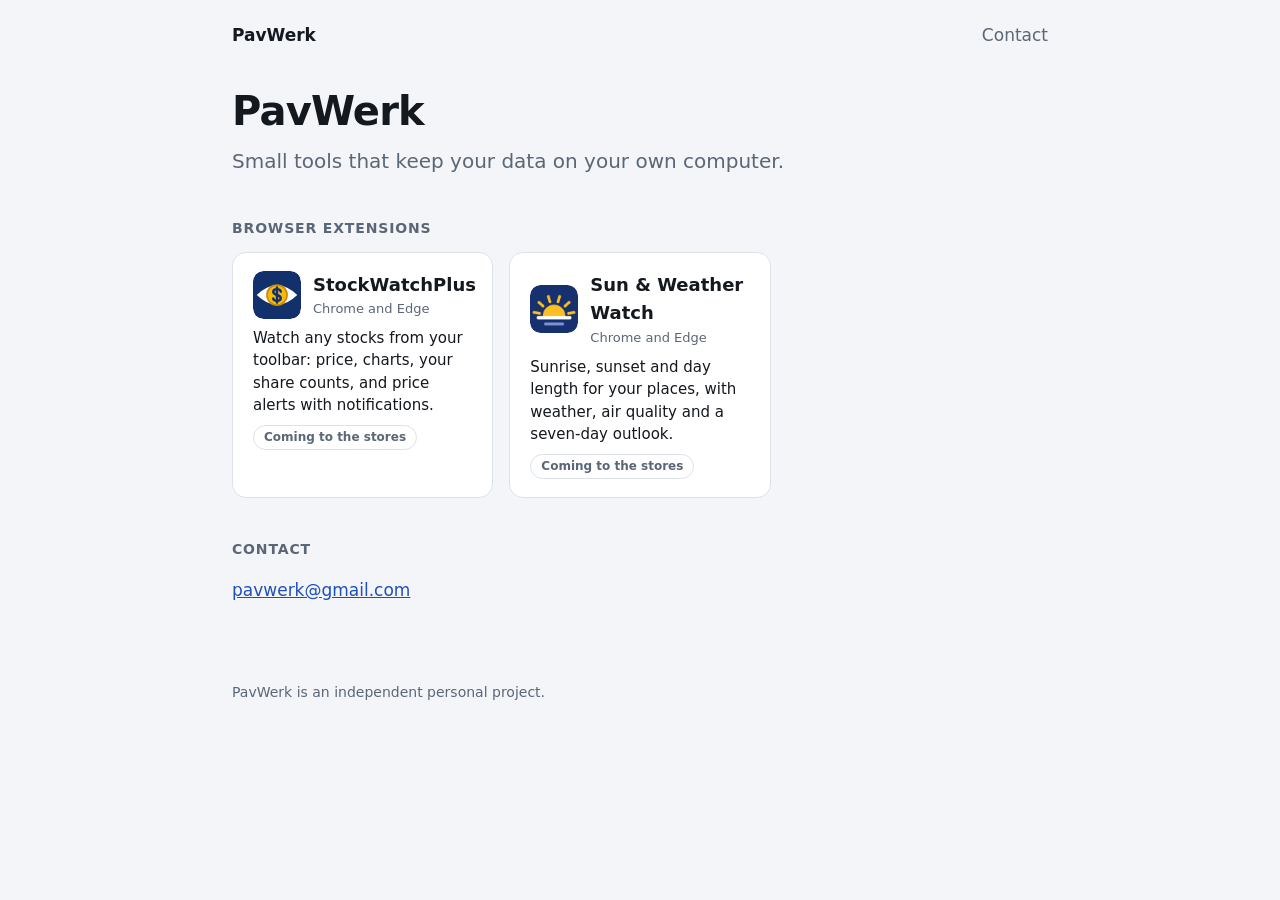
==== index.html @ 6667b53b "Add files via upload" ====
<!DOCTYPE html>
<html lang="en">
<head>
  <meta charset="utf-8">
  <meta name="viewport" content="width=device-width, initial-scale=1">
  <title>PavWerk</title>
  <meta name="description" content="PavWerk makes small tools that keep your data on your own computer.">
  <link rel="stylesheet" href="style.css">
  <link rel="icon" href="stockwatchplus/img/icon.svg">
</head>
<body>
  <header class="site"><a href="./">PavWerk</a><nav><a href="mailto:pavwerk@gmail.com">Contact</a></nav></header>
  <main>
    <h1>PavWerk</h1>
    <p class="intro">Small tools that keep your data on your own computer.</p>

    <!-- ============ BROWSER EXTENSIONS ============ -->
    <h2 class="section-title">Browser extensions</h2>
    <div class="grid">

      <a class="item" href="stockwatchplus/">
        <div class="item-head">
          <img src="stockwatchplus/img/icon.svg" alt="">
          <div><h3>StockWatchPlus</h3><p class="for">Chrome and Edge</p></div>
        </div>
        <p>Watch any stocks from your toolbar: price, charts, your share counts, and price alerts with notifications.</p>
        <span class="pill">Coming to the stores</span>
      </a>

      <a class="item" href="sunweatherwatch/">
        <div class="item-head">
          <img src="sunweatherwatch/img/icon.png" alt="">
          <div><h3>Sun &amp; Weather Watch</h3><p class="for">Chrome and Edge</p></div>
        </div>
        <p>Sunrise, sunset and day length for your places, with weather, air quality and a seven-day outlook.</p>
        <span class="pill">Coming to the stores</span>
      </a>

      <!-- TO ADD ANOTHER EXTENSION: copy the block below, remove the comment
           marks around it, and change the folder name, title and text.
           Use class="pill live" and the text "Available" once it is published.

      <a class="item" href="new-project/">
        <div class="item-head">
          <img src="new-project/img/icon.svg" alt="">
          <div><h3>Project name</h3><p class="for">Chrome and Edge</p></div>
        </div>
        <p>One or two sentences on what it does.</p>
        <span class="pill">Coming soon</span>
      </a>
      -->

    </div>

    <!-- TO ADD A NEW SECTION (for example apps, guides or writing): copy the
         two lines below, remove the comment marks, rename the section, and
         put item blocks like the one above inside the grid.

    <h2 class="section-title">Section name</h2>
    <div class="grid">
    </div>
    -->

    <h2 class="section-title">Contact</h2>
    <p><a href="mailto:pavwerk@gmail.com">pavwerk@gmail.com</a></p>
  </main>
  <footer>PavWerk is an independent personal project.</footer>
</body>
</html>
---- style.css ----
:root { color-scheme: light dark; --bg: #f3f5f8; --card: #fff; --text: #14181f; --muted: #5b6676; --line: #dde2ea; --accent: #1f4fbf; }
@media (prefers-color-scheme: dark) { :root { --bg: #111418; --card: #1a1f26; --text: #e9edf2; --muted: #9ba7b6; --line: #2b323c; --accent: #8fb0ff; } }
* { box-sizing: border-box; }
body { margin: 0; background: var(--bg); color: var(--text); font: 17px/1.6 system-ui, -apple-system, "Segoe UI", Roboto, sans-serif; }
main { max-width: 860px; margin: 0 auto; padding: 40px 22px 60px; }
header.site { max-width: 860px; margin: 0 auto; padding: 22px 22px 0; display: flex; justify-content: space-between; align-items: center; font-weight: 700; }
header.site a { color: var(--text); text-decoration: none; }
header.site nav a { font-weight: 500; color: var(--muted); margin-left: 18px; }
a { color: var(--accent); }
h1 { font-size: 40px; line-height: 1.1; letter-spacing: -0.02em; margin: 0 0 12px; }
h2 { font-size: 22px; margin: 36px 0 8px; }
.lead { font-size: 20px; color: var(--muted); margin: 0 0 24px; }
.hero { display: flex; align-items: center; gap: 18px; margin-bottom: 8px; }
.hero img { width: 76px; height: 76px; border-radius: 22%; }
.card { background: var(--card); border: 1px solid var(--line); border-radius: 14px; padding: 20px 22px; margin: 18px 0; }
.shots img { width: 100%; border-radius: 12px; border: 1px solid var(--line); margin: 10px 0; display: block; }
ul { padding-left: 22px; } li { margin: 6px 0; }
.small, footer { color: var(--muted); font-size: 14px; }
footer { max-width: 860px; margin: 0 auto; padding: 0 22px 40px; }
.status { display: inline-block; background: var(--card); border: 1px solid var(--line); border-radius: 999px; padding: 6px 14px; font-size: 15px; }

/* ---- home page catalog ---- */
.intro { font-size: 20px; color: var(--muted); margin: 0 0 8px; max-width: 640px; }
.section-title { font-size: 14px; font-weight: 700; letter-spacing: 0.06em; text-transform: uppercase; color: var(--muted); margin: 40px 0 4px; }
.grid { display: grid; grid-template-columns: repeat(auto-fill, minmax(260px, 1fr)); gap: 16px; margin-top: 12px; }
.item { background: var(--card); border: 1px solid var(--line); border-radius: 14px; padding: 18px 20px; display: flex; flex-direction: column; gap: 8px; color: var(--text); text-decoration: none; }
a.item:hover { border-color: var(--accent); }
.item-head { display: flex; align-items: center; gap: 12px; }
.item-head img { width: 48px; height: 48px; border-radius: 22%; flex: none; }
.item h3 { font-size: 18px; margin: 0; }
.item .for { color: var(--muted); font-size: 13px; margin: 0; }
.item p { margin: 0; font-size: 15px; line-height: 1.5; }
.pill { align-self: flex-start; font-size: 12px; font-weight: 600; border: 1px solid var(--line); border-radius: 999px; padding: 2px 10px; color: var(--muted); }
.pill.live { border-color: #1a7f37; color: #1a7f37; }
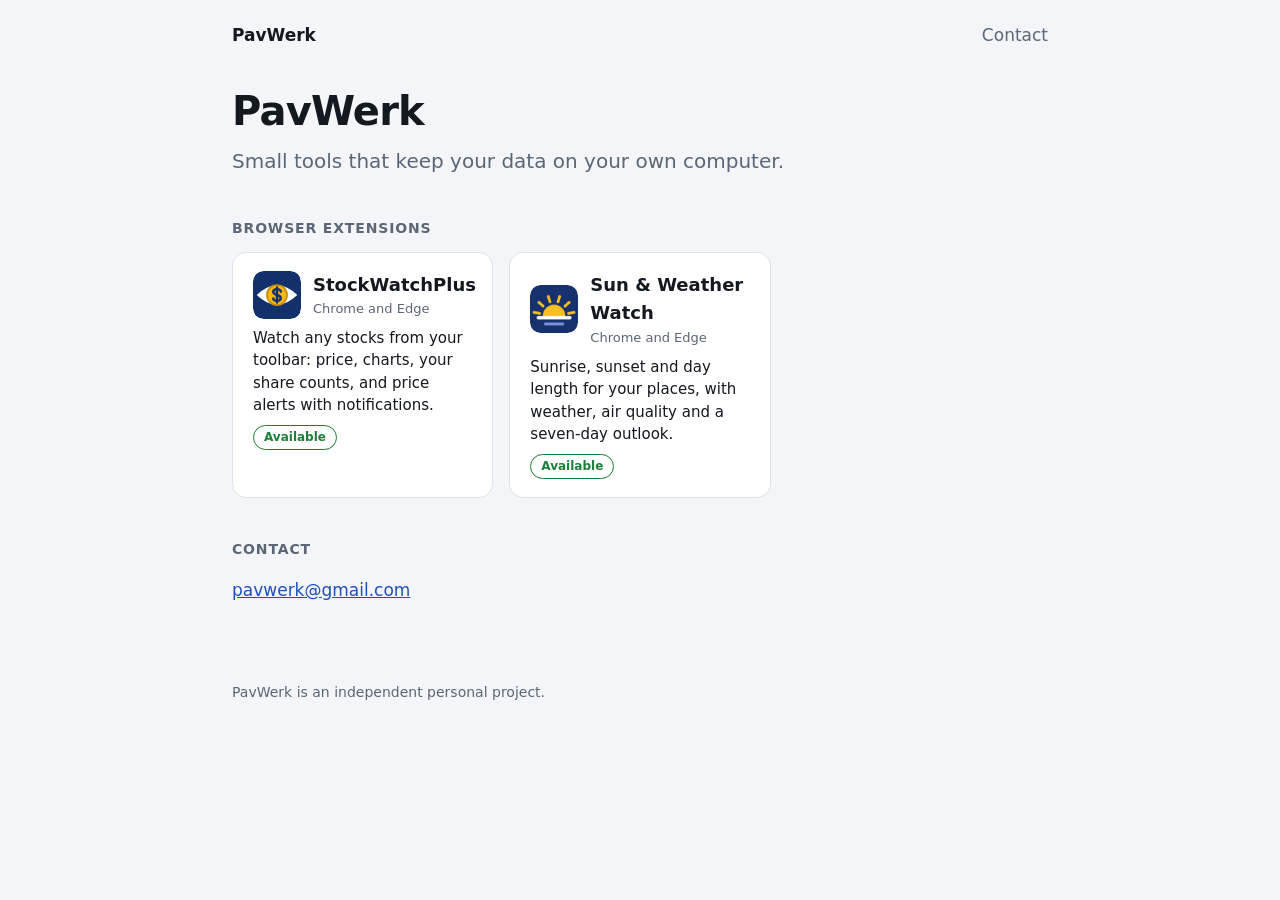
==== commit b88836fe: "Add store links now that both extensions are published - Home page: both cards now say "Available". " ====
--- a/index.html
+++ b/index.html
@@ -24,7 +24,7 @@
           <div><h3>StockWatchPlus</h3><p class="for">Chrome and Edge</p></div>
         </div>
         <p>Watch any stocks from your toolbar: price, charts, your share counts, and price alerts with notifications.</p>
-        <span class="pill">Coming to the stores</span>
+        <span class="pill live">Available</span>
       </a>
 
       <a class="item" href="sunweatherwatch/">
@@ -33,7 +33,7 @@
           <div><h3>Sun &amp; Weather Watch</h3><p class="for">Chrome and Edge</p></div>
         </div>
         <p>Sunrise, sunset and day length for your places, with weather, air quality and a seven-day outlook.</p>
-        <span class="pill">Coming to the stores</span>
+        <span class="pill live">Available</span>
       </a>
 
       <!-- TO ADD ANOTHER EXTENSION: copy the block below, remove the comment
--- a/style.css
+++ b/style.css
@@ -18,6 +18,9 @@
 .small, footer { color: var(--muted); font-size: 14px; }
 footer { max-width: 860px; margin: 0 auto; padding: 0 22px 40px; }
 .status { display: inline-block; background: var(--card); border: 1px solid var(--line); border-radius: 999px; padding: 6px 14px; font-size: 15px; }
+.stores { display: flex; flex-wrap: wrap; align-items: center; gap: 10px; margin: 0 0 8px; font-size: 15px; color: var(--muted); }
+.store { display: inline-block; background: var(--accent); color: var(--bg); border-radius: 999px; padding: 8px 18px; font-weight: 600; text-decoration: none; }
+.store:hover { opacity: 0.88; }
 
 /* ---- home page catalog ---- */
 .intro { font-size: 20px; color: var(--muted); margin: 0 0 8px; max-width: 640px; }
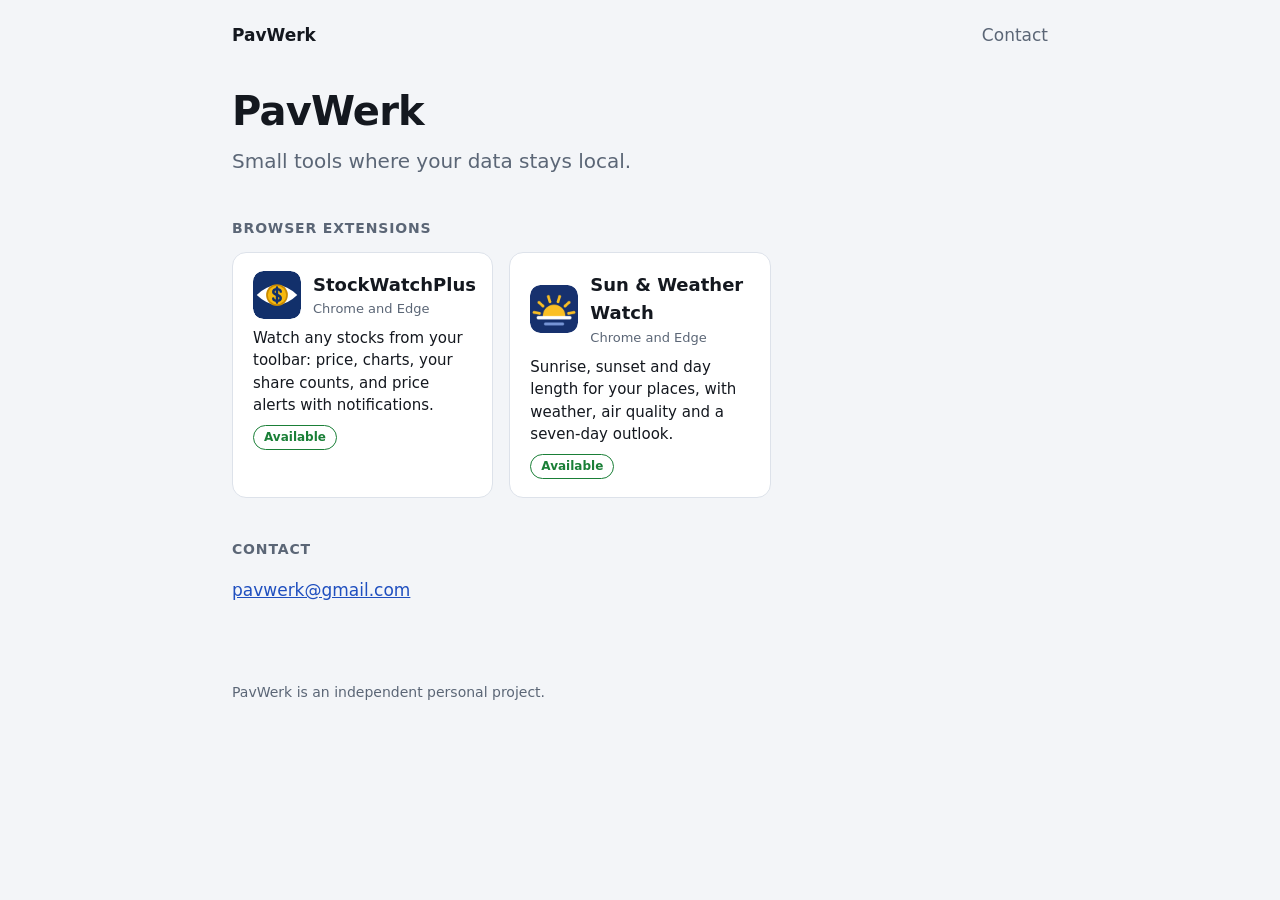
==== commit 08c59d68: "Home page tagline: say the data stays local Replace "keep your data on your own computer" with "your" ====
--- a/index.html
+++ b/index.html
@@ -4,7 +4,7 @@
   <meta charset="utf-8">
   <meta name="viewport" content="width=device-width, initial-scale=1">
   <title>PavWerk</title>
-  <meta name="description" content="PavWerk makes small tools that keep your data on your own computer.">
+  <meta name="description" content="PavWerk makes small tools where your data stays local.">
   <link rel="stylesheet" href="style.css">
   <link rel="icon" href="stockwatchplus/img/icon.svg">
 </head>
@@ -12,7 +12,7 @@
   <header class="site"><a href="./">PavWerk</a><nav><a href="mailto:pavwerk@gmail.com">Contact</a></nav></header>
   <main>
     <h1>PavWerk</h1>
-    <p class="intro">Small tools that keep your data on your own computer.</p>
+    <p class="intro">Small tools where your data stays local.</p>
 
     <!-- ============ BROWSER EXTENSIONS ============ -->
     <h2 class="section-title">Browser extensions</h2>
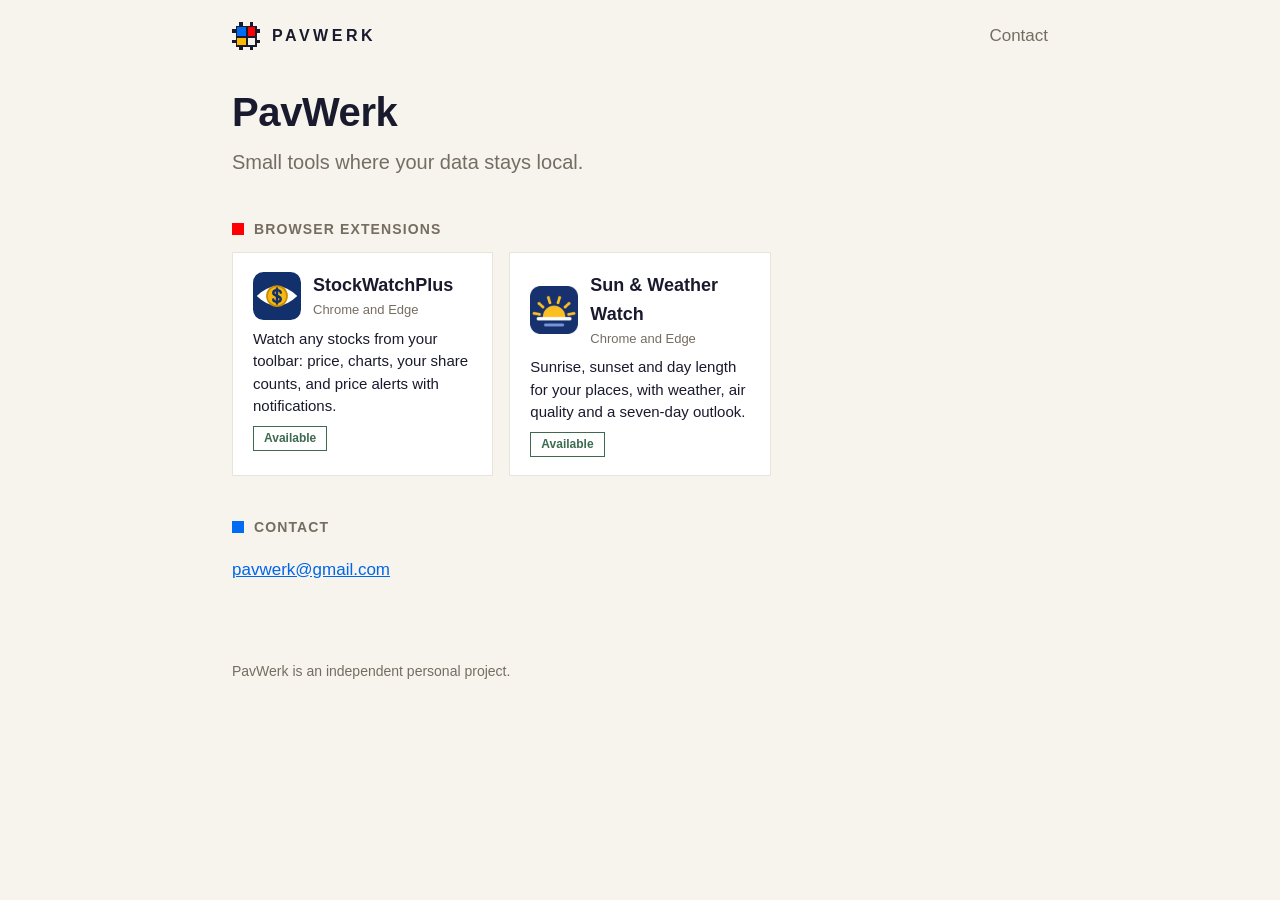
==== commit cadbda8c: "Apply PAVHAUS visual system and new PavWerk mark - New PavWerk mark (Werk block) in the header on ev" ====
--- a/index.html
+++ b/index.html
@@ -6,10 +6,11 @@
   <title>PavWerk</title>
   <meta name="description" content="PavWerk makes small tools where your data stays local.">
   <link rel="stylesheet" href="style.css">
-  <link rel="icon" href="stockwatchplus/img/icon.svg">
+  <link rel="icon" href="img/pavwerk-mark.svg" type="image/svg+xml">
+  <link rel="icon" href="img/favicon-32.png" sizes="32x32">
 </head>
 <body>
-  <header class="site"><a href="./">PavWerk</a><nav><a href="mailto:pavwerk@gmail.com">Contact</a></nav></header>
+  <header class="site"><a class="brand" href="./" aria-label="PavWerk home"><picture><source srcset="img/pavwerk-mark-reversed.svg" media="(prefers-color-scheme: dark)"><img src="img/pavwerk-mark.svg" alt="" width="28" height="28"></picture><span>PAVWERK</span></a><nav><a href="mailto:pavwerk@gmail.com">Contact</a></nav></header>
   <main>
     <h1>PavWerk</h1>
     <p class="intro">Small tools where your data stays local.</p>
--- a/style.css
+++ b/style.css
@@ -1,37 +1,63 @@
-:root { color-scheme: light dark; --bg: #f3f5f8; --card: #fff; --text: #14181f; --muted: #5b6676; --line: #dde2ea; --accent: #1f4fbf; }
-@media (prefers-color-scheme: dark) { :root { --bg: #111418; --card: #1a1f26; --text: #e9edf2; --muted: #9ba7b6; --line: #2b323c; --accent: #8fb0ff; } }
-* { box-sizing: border-box; }
-body { margin: 0; background: var(--bg); color: var(--text); font: 17px/1.6 system-ui, -apple-system, "Segoe UI", Roboto, sans-serif; }
+/* PavWerk site: PAVHAUS visual system (Brand Identity System v4, March 2026).
+   Calder primaries, navy and cream neutrals, Helvetica stack, sharp corners.
+   Text colors are AA-checked; Calder yellow and orange are fills only. */
+:root {
+  color-scheme: light dark;
+  --calder-blue: #016BF4; --calder-red: #FE0001; --calder-yellow: #FEBA00; --calder-orange: #FE8300;
+  --forest: #3D6B4F; --navy: #1A1A2E; --charcoal: #2D2D3F; --warm-gray: #B8B0A4; --light-gray: #E8E3DB; --cream: #F7F3ED;
+
+  --bg: var(--cream); --card: #FFFFFF; --text: var(--navy); --muted: #756D62; --line: var(--light-gray);
+  --accent: #0066EA;           /* links: Calder blue, darkened for AA */
+  --action: #DC0000;           /* Action Red, darkened for AA */
+  --action-text: #FFFFFF;
+  --live: var(--forest);
+  --font: "Helvetica Neue", Helvetica, Arial, sans-serif;
+}
+@media (prefers-color-scheme: dark) {
+  :root { --bg: var(--navy); --card: var(--charcoal); --text: var(--cream); --muted: var(--warm-gray); --line: #3A3A50; --accent: #6FA8F7; --live: var(--calder-yellow); }
+}
+* { box-sizing: border-box; border-radius: 0; }
+body { margin: 0; background: var(--bg); color: var(--text); font: 17px/1.6 var(--font); }
 main { max-width: 860px; margin: 0 auto; padding: 40px 22px 60px; }
-header.site { max-width: 860px; margin: 0 auto; padding: 22px 22px 0; display: flex; justify-content: space-between; align-items: center; font-weight: 700; }
+header.site { max-width: 860px; margin: 0 auto; padding: 22px 22px 0; display: flex; flex-wrap: wrap; gap: 10px 18px; justify-content: space-between; align-items: center; }
 header.site a { color: var(--text); text-decoration: none; }
+header.site .brand { display: flex; align-items: center; gap: 12px; font-weight: 700; letter-spacing: 0.22em; font-size: 16px; }
+header.site .brand img { display: block; width: 28px; height: 28px; }
 header.site nav a { font-weight: 500; color: var(--muted); margin-left: 18px; }
+header.site nav a:first-child { margin-left: 0; }
+header.site nav a:hover { color: var(--text); }
 a { color: var(--accent); }
-h1 { font-size: 40px; line-height: 1.1; letter-spacing: -0.02em; margin: 0 0 12px; }
-h2 { font-size: 22px; margin: 36px 0 8px; }
+a:focus-visible, .store:focus-visible { outline: 2px solid var(--calder-blue); outline-offset: 2px; }
+h1 { font-size: 40px; line-height: 1.1; letter-spacing: -0.01em; font-weight: 700; margin: 0 0 12px; }
+h2 { font-size: 22px; font-weight: 500; margin: 36px 0 8px; }
 .lead { font-size: 20px; color: var(--muted); margin: 0 0 24px; }
 .hero { display: flex; align-items: center; gap: 18px; margin-bottom: 8px; }
-.hero img { width: 76px; height: 76px; border-radius: 22%; }
-.card { background: var(--card); border: 1px solid var(--line); border-radius: 14px; padding: 20px 22px; margin: 18px 0; }
-.shots img { width: 100%; border-radius: 12px; border: 1px solid var(--line); margin: 10px 0; display: block; }
+.hero img { width: 76px; height: 76px; }
+.card { background: var(--card); border: 1px solid var(--line); padding: 20px 22px; margin: 18px 0; }
+.shots img { width: 100%; border: 1px solid var(--line); margin: 10px 0; display: block; }
 ul { padding-left: 22px; } li { margin: 6px 0; }
 .small, footer { color: var(--muted); font-size: 14px; }
 footer { max-width: 860px; margin: 0 auto; padding: 0 22px 40px; }
-.status { display: inline-block; background: var(--card); border: 1px solid var(--line); border-radius: 999px; padding: 6px 14px; font-size: 15px; }
+.status { display: inline-block; background: var(--card); border: 1px solid var(--line); padding: 6px 14px; font-size: 15px; }
 .stores { display: flex; flex-wrap: wrap; align-items: center; gap: 10px; margin: 0 0 8px; font-size: 15px; color: var(--muted); }
-.store { display: inline-block; background: var(--accent); color: var(--bg); border-radius: 999px; padding: 8px 18px; font-weight: 600; text-decoration: none; }
-.store:hover { opacity: 0.88; }
+.store { display: inline-block; background: var(--action); color: var(--action-text); padding: 10px 18px; font-weight: 700; text-decoration: none; }
+.store:hover { background: var(--navy); }
+@media (prefers-color-scheme: dark) { .store:hover { background: var(--calder-blue); } }
 
 /* ---- home page catalog ---- */
 .intro { font-size: 20px; color: var(--muted); margin: 0 0 8px; max-width: 640px; }
-.section-title { font-size: 14px; font-weight: 700; letter-spacing: 0.06em; text-transform: uppercase; color: var(--muted); margin: 40px 0 4px; }
+/* Mondrian device: each section title starts with a Calder color block */
+.section-title { font-size: 14px; font-weight: 700; letter-spacing: 0.08em; text-transform: uppercase; color: var(--muted); margin: 40px 0 4px; display: flex; align-items: center; gap: 10px; }
+.section-title::before { content: ""; width: 12px; height: 12px; background: var(--calder-red); flex: none; }
+.section-title:nth-of-type(2)::before { background: var(--calder-blue); }
+.section-title:nth-of-type(3)::before { background: var(--calder-yellow); }
 .grid { display: grid; grid-template-columns: repeat(auto-fill, minmax(260px, 1fr)); gap: 16px; margin-top: 12px; }
-.item { background: var(--card); border: 1px solid var(--line); border-radius: 14px; padding: 18px 20px; display: flex; flex-direction: column; gap: 8px; color: var(--text); text-decoration: none; }
-a.item:hover { border-color: var(--accent); }
+.item { background: var(--card); border: 1px solid var(--line); padding: 18px 20px; display: flex; flex-direction: column; gap: 8px; color: var(--text); text-decoration: none; }
+a.item:hover { border-color: var(--text); }
 .item-head { display: flex; align-items: center; gap: 12px; }
-.item-head img { width: 48px; height: 48px; border-radius: 22%; flex: none; }
-.item h3 { font-size: 18px; margin: 0; }
+.item-head img { width: 48px; height: 48px; flex: none; }
+.item h3 { font-size: 18px; font-weight: 700; margin: 0; }
 .item .for { color: var(--muted); font-size: 13px; margin: 0; }
 .item p { margin: 0; font-size: 15px; line-height: 1.5; }
-.pill { align-self: flex-start; font-size: 12px; font-weight: 600; border: 1px solid var(--line); border-radius: 999px; padding: 2px 10px; color: var(--muted); }
-.pill.live { border-color: #1a7f37; color: #1a7f37; }
+.pill { align-self: flex-start; font-size: 12px; font-weight: 700; border: 1px solid var(--line); padding: 2px 10px; color: var(--muted); }
+.pill.live { border-color: var(--live); color: var(--live); }
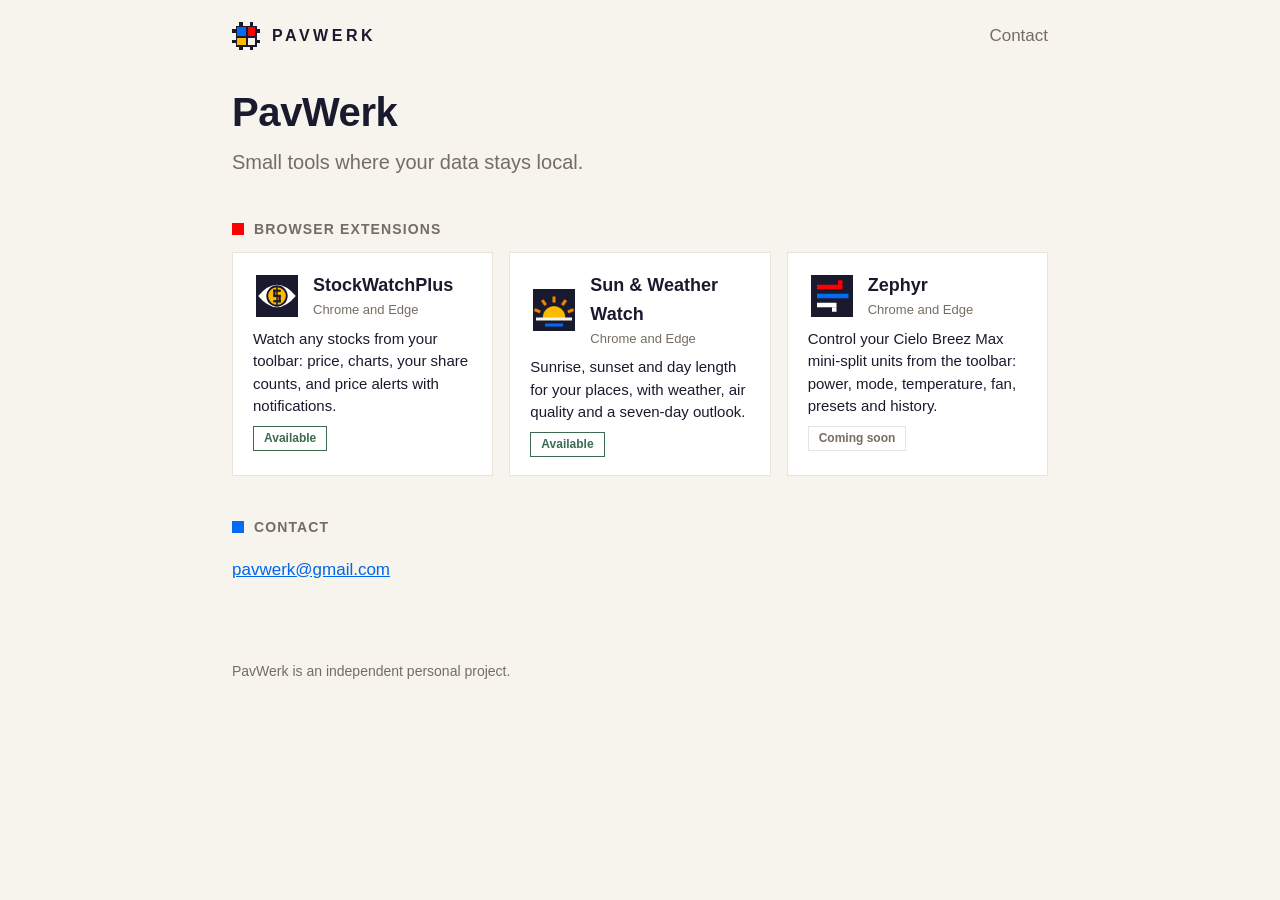
==== commit 40402e6b: "Add Zephyr: project page, privacy policy, home page card - zephyr/index.html: what it does, supporte" ====
--- a/index.html
+++ b/index.html
@@ -37,6 +37,15 @@
         <span class="pill live">Available</span>
       </a>
 
+      <a class="item" href="zephyr/">
+        <div class="item-head">
+          <img src="zephyr/img/icon.svg" alt="">
+          <div><h3>Zephyr</h3><p class="for">Chrome and Edge</p></div>
+        </div>
+        <p>Control your Cielo Breez Max mini-split units from the toolbar: power, mode, temperature, fan, presets and history.</p>
+        <span class="pill">Coming soon</span>
+      </a>
+
       <!-- TO ADD ANOTHER EXTENSION: copy the block below, remove the comment
            marks around it, and change the folder name, title and text.
            Use class="pill live" and the text "Available" once it is published.
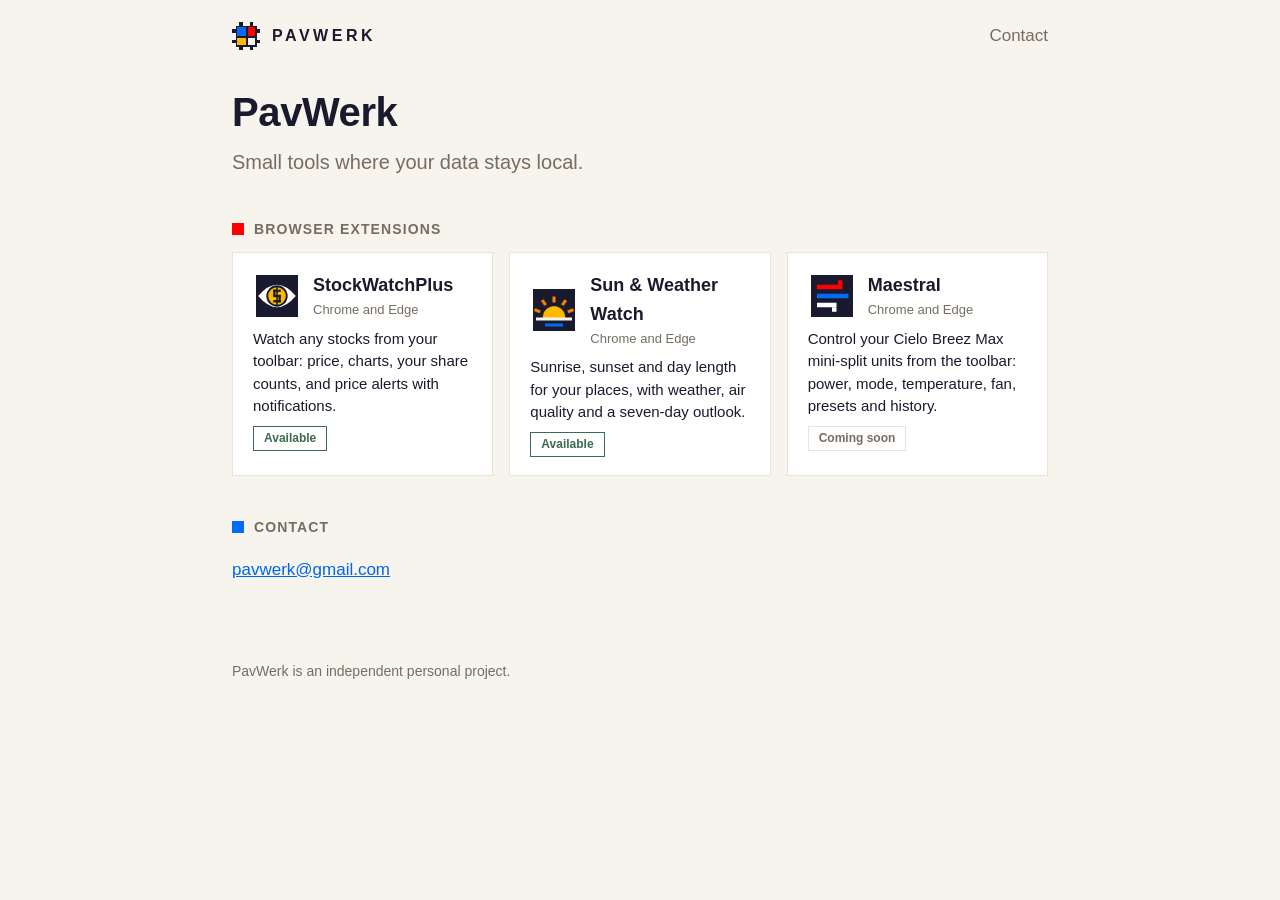
==== commit 1f04ebea: "Rename Zephyr to Maestral The extension is now called Maestral, after the Adriatic summer breeze. Pa" ====
--- a/index.html
+++ b/index.html
@@ -37,10 +37,10 @@
         <span class="pill live">Available</span>
       </a>
 
-      <a class="item" href="zephyr/">
+      <a class="item" href="maestral/">
         <div class="item-head">
-          <img src="zephyr/img/icon.svg" alt="">
-          <div><h3>Zephyr</h3><p class="for">Chrome and Edge</p></div>
+          <img src="maestral/img/icon.svg" alt="">
+          <div><h3>Maestral</h3><p class="for">Chrome and Edge</p></div>
         </div>
         <p>Control your Cielo Breez Max mini-split units from the toolbar: power, mode, temperature, fan, presets and history.</p>
         <span class="pill">Coming soon</span>
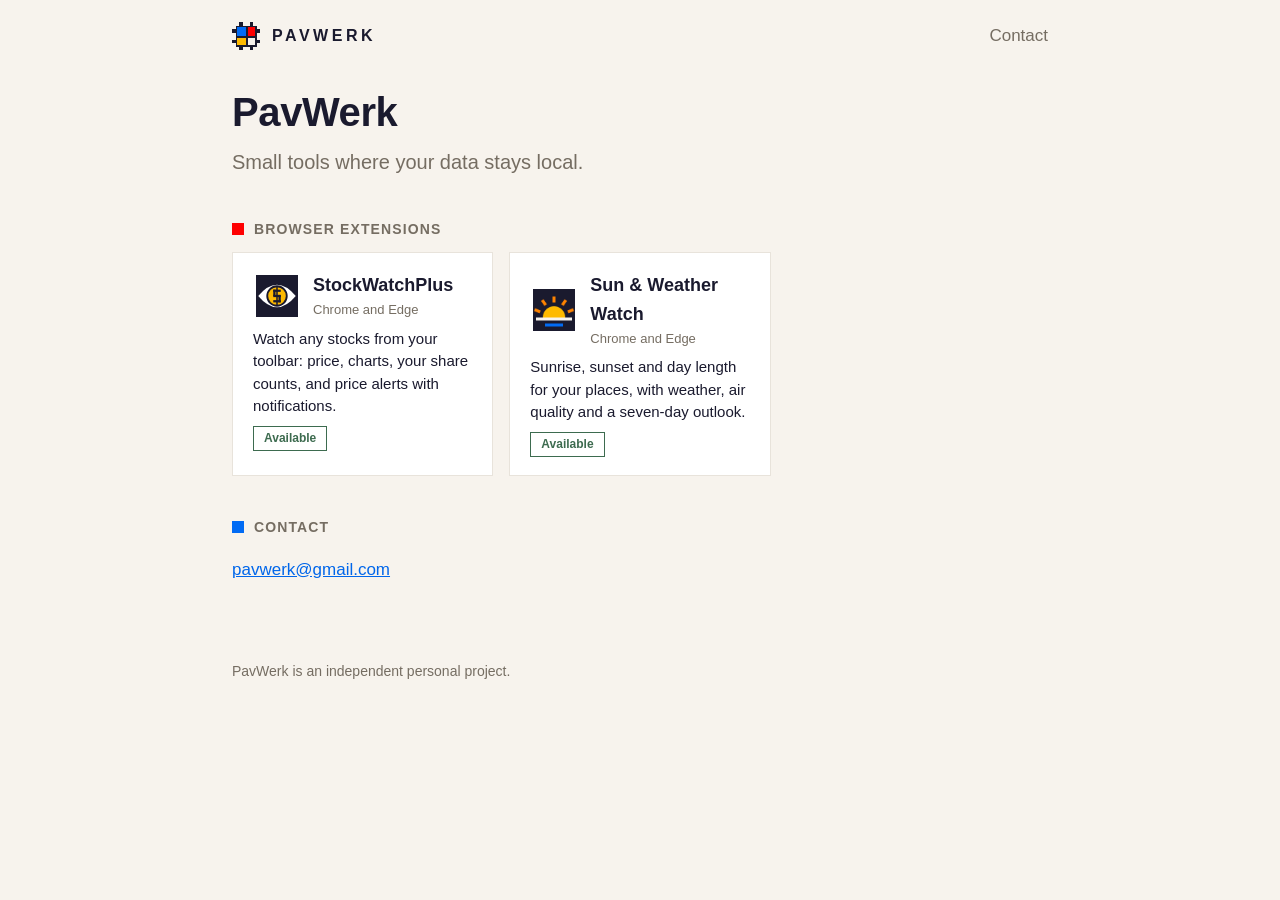
==== commit c3c4cc12: "Remove Maestral from the site Maestral is withdrawn for now: the Cielo API key stops working after a" ====
--- a/index.html
+++ b/index.html
@@ -37,15 +37,6 @@
         <span class="pill live">Available</span>
       </a>
 
-      <a class="item" href="maestral/">
-        <div class="item-head">
-          <img src="maestral/img/icon.svg" alt="">
-          <div><h3>Maestral</h3><p class="for">Chrome and Edge</p></div>
-        </div>
-        <p>Control your Cielo Breez Max mini-split units from the toolbar: power, mode, temperature, fan, presets and history.</p>
-        <span class="pill">Coming soon</span>
-      </a>
-
       <!-- TO ADD ANOTHER EXTENSION: copy the block below, remove the comment
            marks around it, and change the folder name, title and text.
            Use class="pill live" and the text "Available" once it is published.
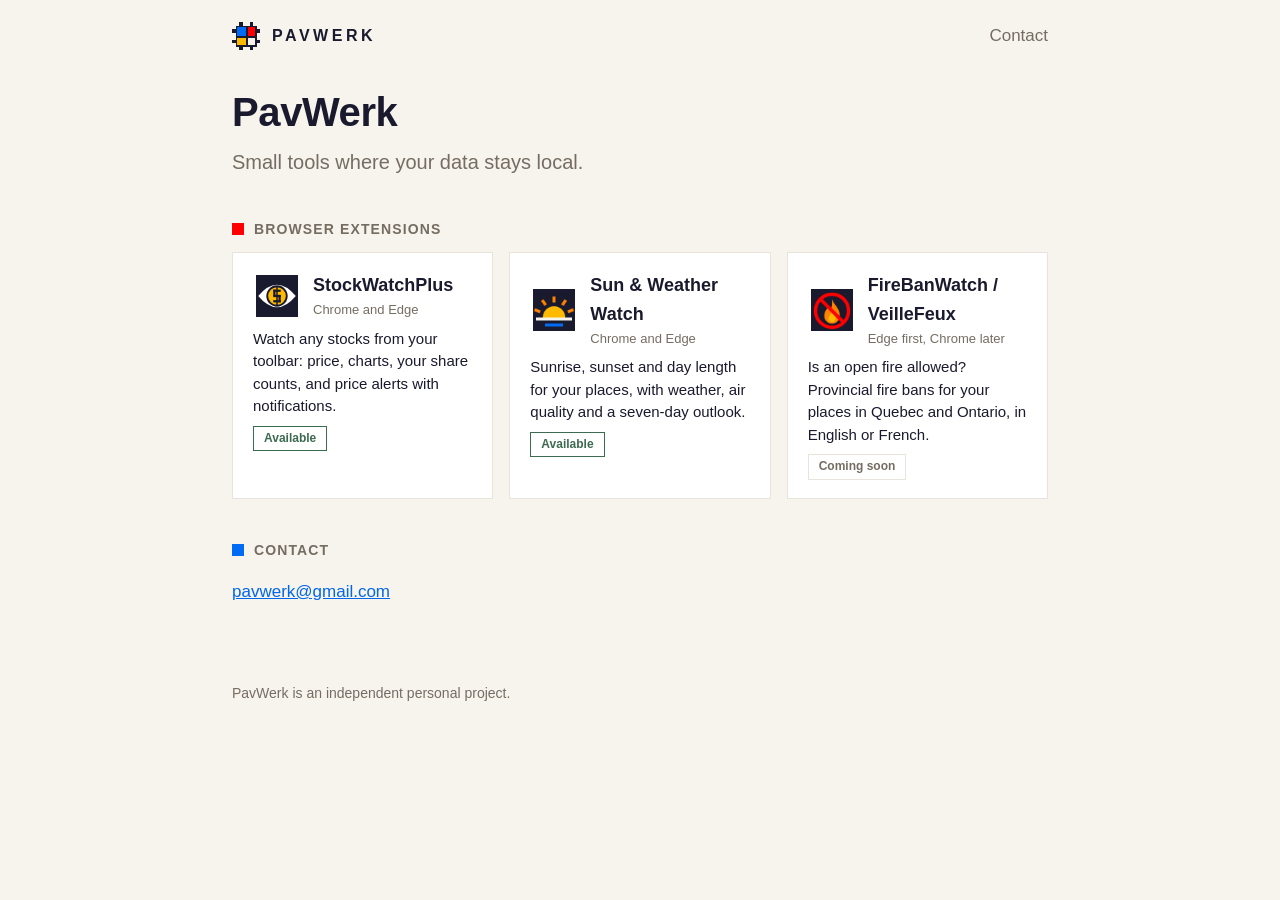
==== commit 399522ab: "Add FireBanWatch / VeilleFeux page, French page and privacy policy New firebanwatch/ folder: English" ====
--- a/index.html
+++ b/index.html
@@ -37,6 +37,15 @@
         <span class="pill live">Available</span>
       </a>
 
+      <a class="item" href="firebanwatch/">
+        <div class="item-head">
+          <img src="firebanwatch/img/icon.png" alt="">
+          <div><h3>FireBanWatch / VeilleFeux</h3><p class="for">Edge first, Chrome later</p></div>
+        </div>
+        <p>Is an open fire allowed? Provincial fire bans for your places in Quebec and Ontario, in English or French.</p>
+        <span class="pill">Coming soon</span>
+      </a>
+
       <!-- TO ADD ANOTHER EXTENSION: copy the block below, remove the comment
            marks around it, and change the folder name, title and text.
            Use class="pill live" and the text "Available" once it is published.
